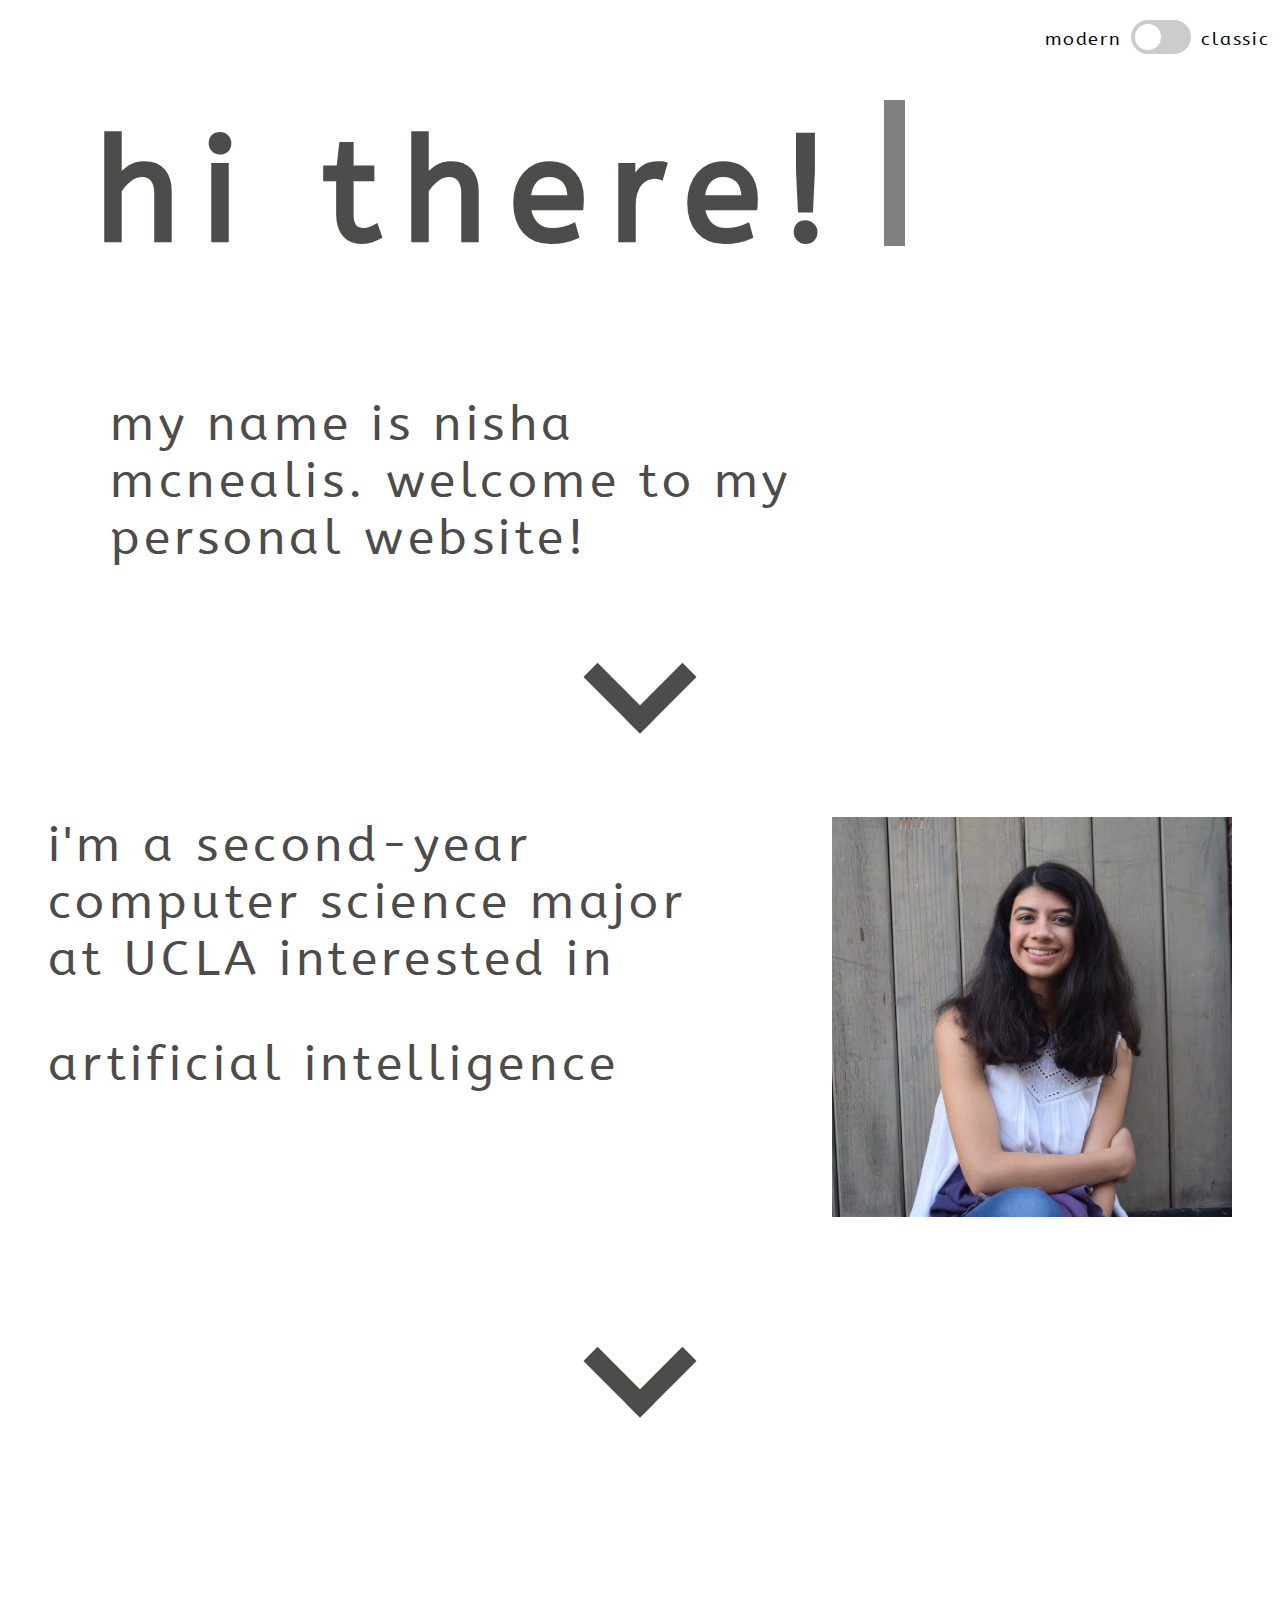
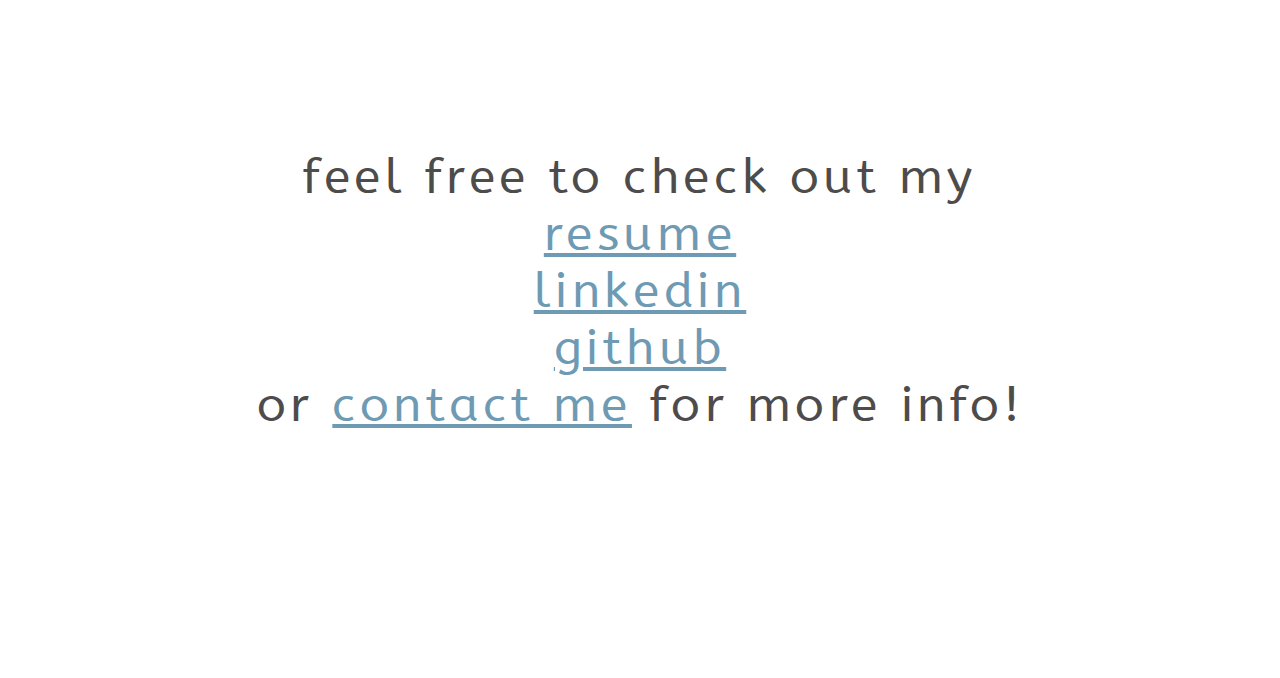
==== index.html @ d0f3bb62 "added prof+preview images" ====
<!DOCTYPE html>

  <head>
    <meta charset="utf-8">
    <meta http-equiv="X-UA-Compatible" content="IE=edge">
    <title>Nisha McNealis</title>
    <meta name="description" content="Nisha McNealis' Personal Website">
    <meta name="viewport" content="width=device-width, initial-scale=1">
    <meta property="og:image" content="pictures/preview.jpg"/>

    <!-- inject:css -->
    <link rel="stylesheet" href="redesign.css">
    <!-- endinject -->

  </head>
  <body>
        <!-- Rounded switch -->
        <div class = "sliderContainer">
          <p> modern </p>
            <label class="switch">
            <input type="checkbox">
            <span class="slider round" onmouseup="location.href = 'classic.html';"></span>
          </label>
          <p> classic </p>
        </div>

      <header>
          <p class="title" id = "cursor">hi there!</p>
          <p class="subtitle"> my name is nisha mcnealis. welcome to my personal website! </p>
      </header>
      <div class="next-button" onclick = 'window.location="#bio"'></div>

      <div id = "bio" class="bio">
        <div class = "bioElement">
          <p style="margin-top: 0px"> i'm a second-year computer science major at UCLA interested in </p>
          <p id = "textToChange">artificial intelligence</p>
        </div>
        <div class = "bioElement">
          <img class = "biopic" src="pictures/prof.jpg" alt="a picture of me!">
        </div>
      </div>
      <div class="next-button" onclick = 'window.location="#button-container"' style="margin-top: 100px"></div>

      <div id = "button-container">
        <p> feel free to check out my <br>
              <a class="buttons" onclick="showResume()">resume</a><br>
              <a class="buttons" href="https://www.linkedin.com/in/nisha-mcnealis/">linkedin</a> <br>
              <a class="buttons" href="https://github.com/NishaMcNealis">github</a> <br>

            or
              <a class="buttons" href="mailto:nisha.mcnealis@gmail.com">contact me</a>
              for more info!</p>
     </div>

     <div class = "resume" id = 'resume' style="display:none;">
       <div class = "res-section" style="width:70%; text-align: center;">

           <div class= "res-text">
            <div class="res-header"> Summary </div>
             * UCLA Computer Science major
              <br>
              * Experienced intern; worked with professional teams
              to meet deadlines
              <br>
              * Interested in artificial intelligence, deep learning
              <br>
              * Programming experience in Java, C++, C, JavaScript,
              Python
              <br>
              * Motivated, hard-working, organized, and responsible
         </div>
       </div>

       <div class = "res-section" style="width:45%;">

           <div class= "res-text">
            <div class="res-header"> Work/Research Experience </div>

          > Web Developer - Voter Empowerment Project
          <div class= "res-minorInfo">
          Summer 2020
          <br>
          Designed and created pages/features for APCAAZ, a nonprofit organization dedicated to protecting the rights of the Asian American community in Arizona.
          <br>
          </div>

          > Software Engineering Intern — ​Cepton Technologies
          <div class= "res-minorInfo">
            Summer 2019
          <br>
          Built data collection website using JavaScript and AWS, set goals and deadlines as Intern Project Manager, worked with VPs and engineers.
          <br>
          Summer 2018
          <br>
          Worked full-time to program features for internal manufacturing tool using C#, managed quality control projects with Jira project management platform.
          <br>
          </div>
          > Intern — ​MKF Impact
          <div class= "res-minorInfo">
          July 2017 - August 2017
          <br>
          Profiled speakers for a weekly newsletter promoting MKF Impact's annual WiSTEM Conference, the world's largest event for women in science, technology, and math.
          <br>
          </div>
          > Intern — ​Code for Fun
          <div class= "res-minorInfo">
          July 2017
          <br>
          Taught elementary schoolers to program with Scratch, assisted in development of camp curriculum.
          <br>
          </div>
          > Web Developer — ​Palo Alto Speech and Debate Team
          <div class= "res-minorInfo">
          June 2017 - June 2019
          <br>
          Designed and created a ​website​ for my school’s Speech and Debate team.
          </div>

          <br>
           <div class="res-header"> Relevant Coursework </div>
         > Introduction to Computer Science 31-33
         <div class= "res-minorInfo">
          UCLA, 2019-2020
         </div>
         > Linear Algebra
         <div class= "res-minorInfo">
           UCLA, 2020
        </div>
        > Introduction to AI Ethics
        <div class= "res-minorInfo">
          UCLA, 2020
       </div>
       > Calculus of Several Variables
       <div class= "res-minorInfo">
         UCLA, 2019
      </div>
      > Artificial Intelligence for Future CEOs
      <div class= "res-minorInfo">
        UCLA, 2019
      </div>
      > Artificial Intelligence: From Neural Networks <br> to Artificial Consciousness
      <div class= "res-minorInfo">
      Stanford University, 2018
      </div>
       </div>
</div>
       <div class = "res-section" style="width:45%;">

           <div class= "res-text">
            <div class="res-header"> Activities </div>
          > Officer — ​ACM AI Outreach Committee
          <div class= "res-minorInfo">
            Develop ​curriculum​ and teach an AI/ML course for advanced high school students, with topics ranging from linear/logistic regression to deep learning. Record ​podcast​ to promote diversity in STEM. Write ​Medium articles​ summarizing technical content and reflecting on my team’s progress.
          </div>
          > Officer — ​ACM AI Events Committee
          <div class= "res-minorInfo">
          Plan campus-wide events to spread awareness about AI from both a technical and an ethical standpoint.
          </div>
          > Mentor — ​Society of Women Engineers
          <div class= "res-minorInfo">
          Mentored four incoming freshmen, providing personal and professional advice about computer science and UCLA.
          </div>
          > Founder ​— ​Girls in STEM Club
          <div class= "res-minorInfo">
          Founded and ran club with 75+ members for 3 years. Organized meetings, activities, off-campus events and international panels, arranged speakers and mentors.
          </div>
          <br>
           <div class="res-header"> Education </div>
         > University of California, Los Angeles, Los Angeles
         <div class= "res-minorInfo">
          September 2019 - Present
         </div>
         > Palo Alto High School​, ​Palo​ ​Alto
         <div class= "res-minorInfo">
           August 2015 - May 2019
           4.5 GPA; 5/5 on all 8 AP exams.
        </div>
        <br>
           <div class="res-header"> Skills </div>
          > Programming
          <div class= "res-minorInfo">
          Java, C++, JavaScript, C and Python
          </div>
          > Machine Learning​
          <div class= "res-minorInfo">
           with Tensorflow, Keras
          </div>
          > Web Development
          <div class= "res-minorInfo">
           with HTML, CSS, JavaScipt
          </div>
          > Conversational Spanish
          <div class= "res-minorInfo">
          5/5 on AP Spanish Exam
             </div>
           </div>
        </div>


    <script type="text/javascript">
      function hideCursor() {
          if (document.getElementById('cursor') != null) {
            setTimeout(function() {
              document.getElementById('cursor').style.border = "none";
            }, 3500);
        }
      }
      function showResume() {
        var x = document.getElementById('resume');
        if (x.style.display == "none") {
          x.style.display = "flex";
          window.location="#resume";
        } else {
          x.style.display = "none";
          window.location="#button-container";
        }
      }
      let text = ["artificial intelligence", "cognitive science",
      "digital humanities", "web development", "deep learning", "scuba diving", "fostering dogs",
      "traveling", "teaching", "machine learning"];
      let counter = 0;

      function change() {
        document.getElementById("textToChange").innerHTML = text[counter];
        counter++;
        if (counter >= text.length) {
          counter = 0;
        }
      }
      setInterval(change, 2000);
      hideCursor();
    </script>
  </body>
</html>
---- redesign.css ----
.title
{
  position: absolute;
  width: 789px;
  height: 146px;
  left: 95px;
  top: 100px;

  font-family: "ABeeZee";
  font-style: normal;
  font-weight: 900;
  font-size: 144px;
  line-height: 187px;
  letter-spacing: 0.095em;

  color: #4E4B4B;
  overflow: hidden; /* Ensures the content is not revealed until the animation */
  border-right: .15em solid grey; /* The typwriter cursor */
  white-space: nowrap; /* Keeps the content on a single line */
  margin: 0 auto; /* Gives that scrolling effect as the typing happens */
  letter-spacing: .15em; /* Adjust as needed */
  animation:
    typing 4s steps(40, end),
    blink-caret .5s step-end infinite;
}
@font-face {
font-family: ABeeZee;
src: url(fonts/abeezee-regular.ttf);
}


.subtitle
{
  position: relative;

  width: 705px;
  height: 221px;
  left: 102px;
  top: 280px;

  font-family: ABeeZee;
  font-style: normal;
  font-weight: normal;
  font-size: 48px;
  line-height: 57px;
  letter-spacing: 0.095em;

  color: #4E4B4B;


}
.bio {
  display: flex;
  width: 100%;
  align-items: flex-start;
  align-content: space-between;
  justify-content: space-around;
  vertical-align: baseline;
  flex-wrap: wrap;
  margin-top: 40px;
  padding-top: 60px;
}

.bioElement > p {
  width: 705px;
  font-family: ABeeZee;
  font-style: normal;
  font-weight: normal;
  font-size: 48px;
  line-height: 57px;
  letter-spacing: 0.095em;

  color: #4E4B4B;
}
.biopic {
  width: 400px;
}
/* The typing effect */
@keyframes typing {
  from { width: 0 }
  to { width: 90%}
}

/* The typewriter cursor effect */
@keyframes blink-caret {
  from, to { border-color: transparent }
  50% { border-color: grey; }
}

.next-button
{
  margin: auto;
  position: inline-block;
  width: 60px;
  height: 60px;
  margin-top: 300px;
  border: solid #4E4B4B;
  border-width: 0 20px 20px 0;
  transform: rotate(45deg);
  -webkit-transform: rotate(45deg);
}
#button-container
{
  margin: auto;
  position: inline-block;
  width: 862px;
  height: 419px;
  left: 145px;
  margin-top: 200px;
  padding-top: 100px;
  padding-bottom: 150px;

  font-family:  ABeeZee;
  font-style: normal;
  font-weight: normal;
  font-size: 48px;
  line-height: 57px;
  text-align: center;
  letter-spacing: 0.095em;

  color: #4E4B4B;
}
.buttons
{
  color: #6F9AB3;
  text-decoration: underline;
}

.resume {
  display:none;
  flex-wrap: wrap;
  align-items: flex-start;
  align-content: space-between;
  justify-content: space-around;
  margin-top: 100px;
}
.res-section
{
  position: relative;
  font-family: ABeeZee;
  font-style: normal;
  font-weight: normal;
  line-height: 57px;
  letter-spacing: 0.095em;
  color: #4E4B4B;
}

.res-section + .res-section {
  margin-top: 30px;
}
.res-header
{
  font-size: 36px;
}

.res-resumeText{
  font-size: 18px;
  width: 597px;
  height: 933px;
  left: 0px;
  top: 200px;
}

.res-minorInfo
{
  font-size: 12px;
  font-weight: lighter;
}

.sliderContainer {
  position: inline-block;
  width: 99%;
  margin: 10px;
  margin-top: 10px;
  display: flex;
  justify-content: flex-end;
  vertical-align: middle;
  font-family: ABeeZee;
  font-style: normal;
  font-weight: normal;
  font-size: 18px;
  letter-spacing: 0.095em;

}

/* The switch - the box around the slider */
.switch {
  position: relative;
  display: inline-block;
  width: 60px;
  height: 34px;
  margin: 10px;
}

/* Hide default HTML checkbox */
.switch input {
  opacity: 0;
  width: 0;
  height: 0;
}

/* The slider */
.slider {
  position: absolute;
  cursor: pointer;
  top: 0;
  left: 0;
  right: 0;
  bottom: 0;
  background-color: #ccc;
  -webkit-transition: .4s;
  transition: .4s;
}

.slider:before {
  position: absolute;
  content: "";
  height: 26px;
  width: 26px;
  left: 4px;
  bottom: 4px;
  background-color: white;
  -webkit-transition: .4s;
  transition: .4s;
}

input:checked + .slider {
  background-color: #2196F3;
}

input:focus + .slider {
  box-shadow: 0 0 1px #2196F3;
}

input:checked + .slider:before {
  -webkit-transform: translateX(26px);
  -ms-transform: translateX(26px);
  transform: translateX(26px);
}

/* Rounded sliders */
.slider.round {
  border-radius: 34px;
}

.slider.round:before {
  border-radius: 50%;
}
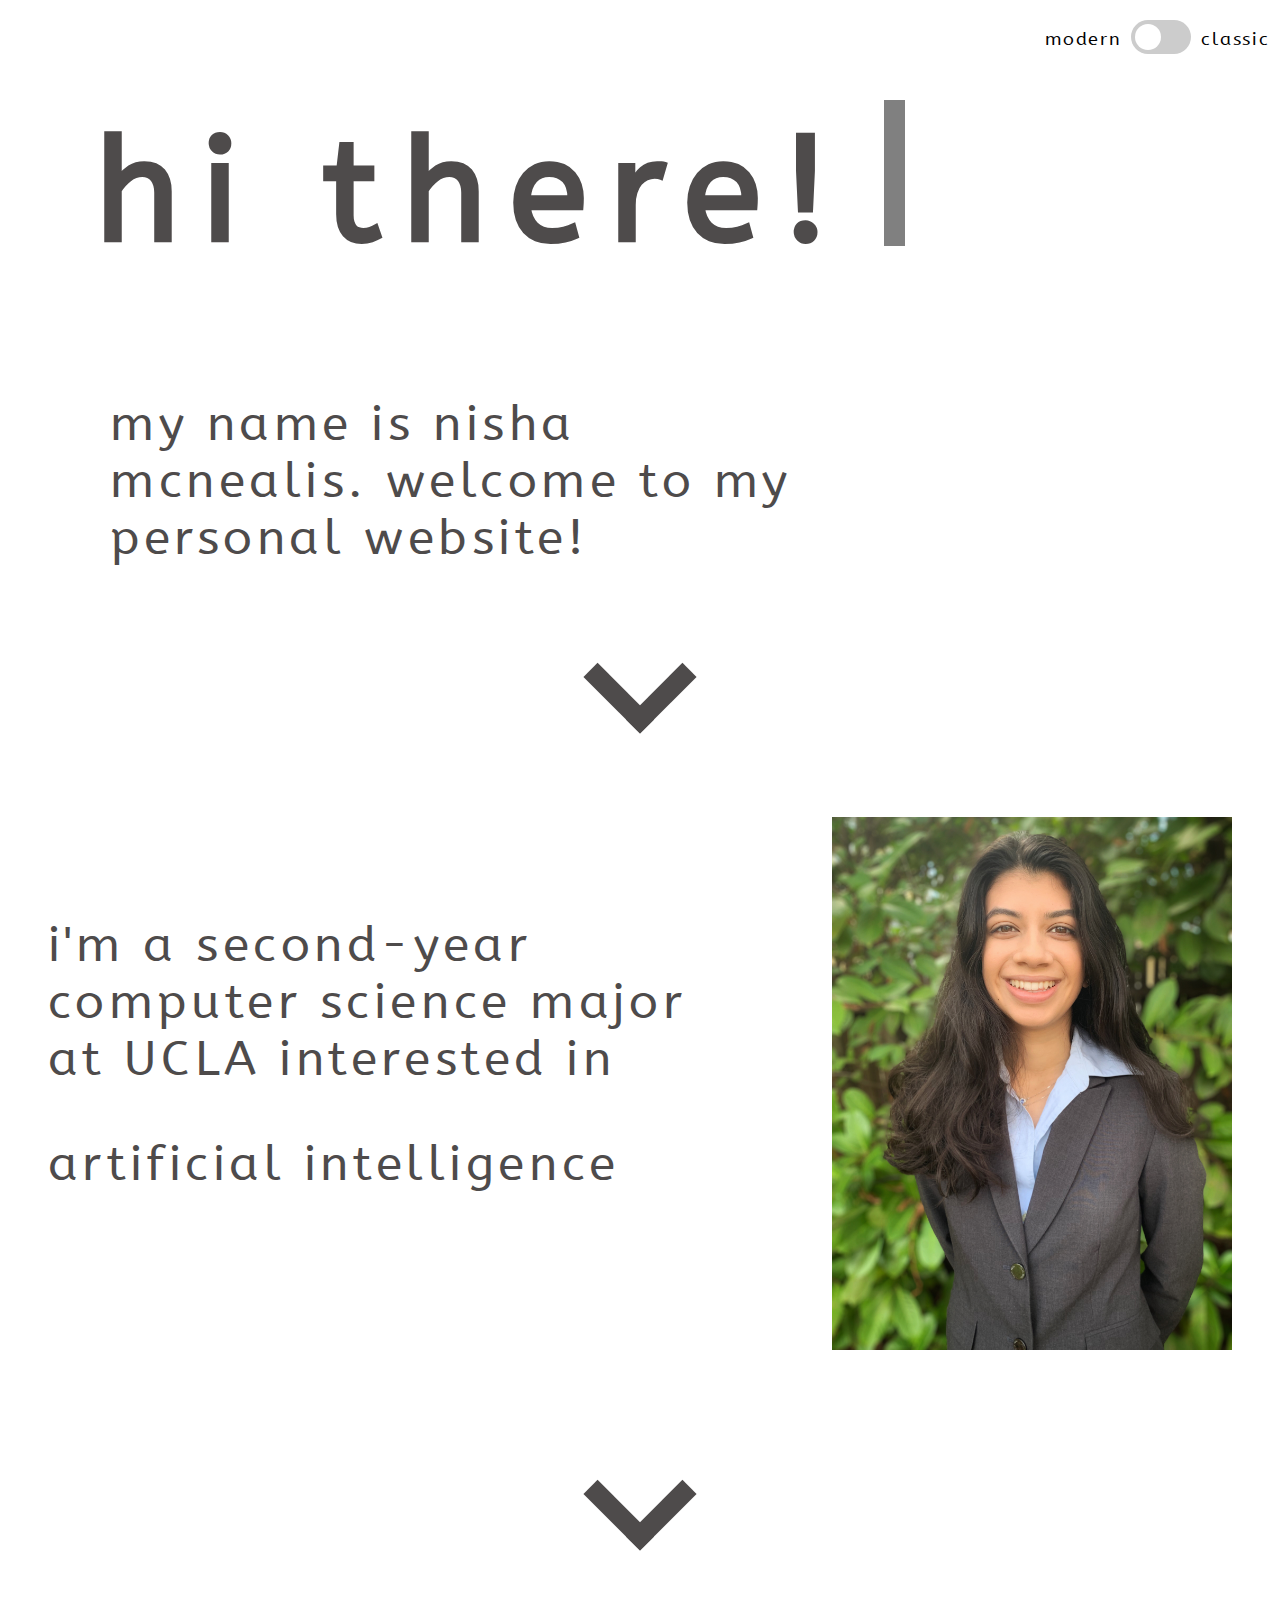
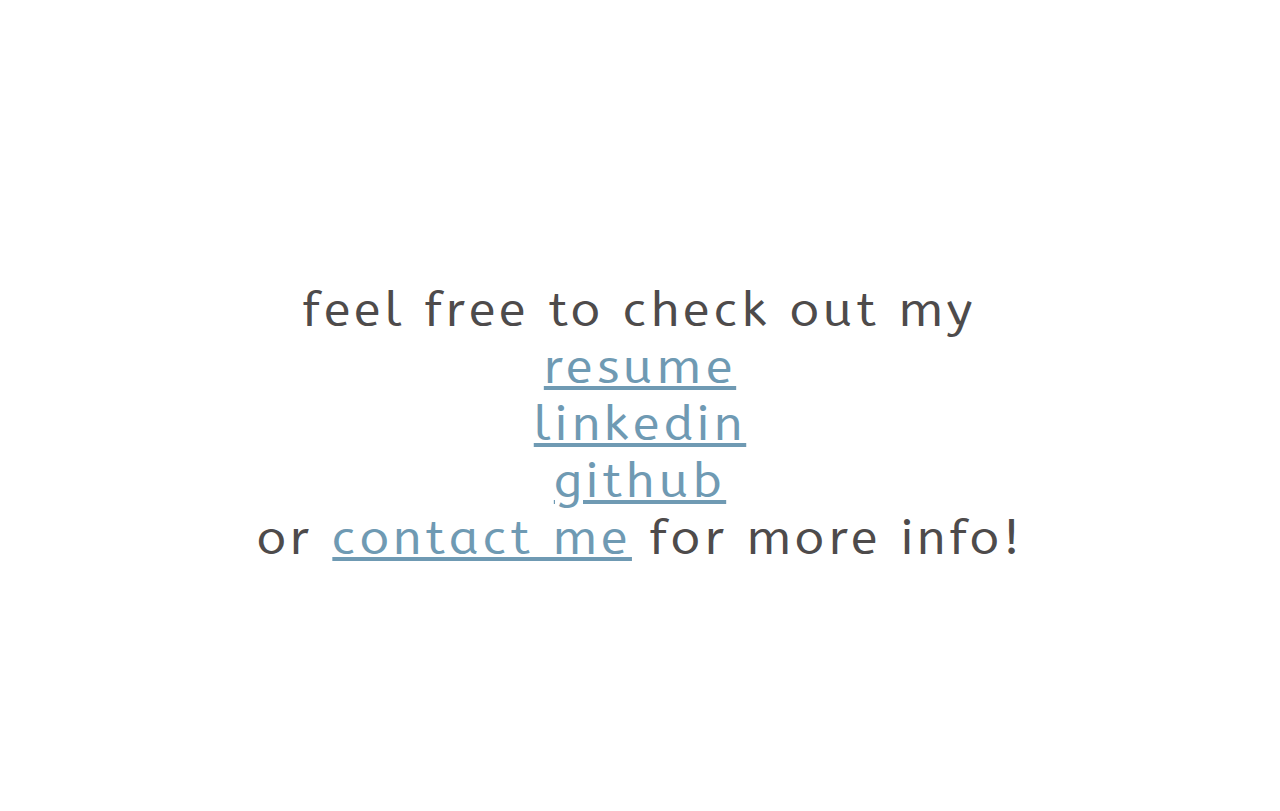
==== commit 103f39a0: "update profile pic, resume" ====
--- a/index.html
+++ b/index.html
@@ -6,7 +6,13 @@
     <title>Nisha McNealis</title>
     <meta name="description" content="Nisha McNealis' Personal Website">
     <meta name="viewport" content="width=device-width, initial-scale=1">
-    <meta property="og:image" content="pictures/preview.jpg"/>
+
+    <!--Insert OG Markup -->
+
+    <meta property='og:title' content='Nisha McNealis - Personal Website'/>
+    <meta property='og:image' content='https://nishamcnealis.github.io/pictures/preview.jpg'/>
+    <meta property='og:description' content='Personal Website'/>
+    <meta property='og:url' content='https://nishamcnealis.github.io/'/>
 
     <!-- inject:css -->
     <link rel="stylesheet" href="redesign.css">
@@ -32,7 +38,7 @@
 
       <div id = "bio" class="bio">
         <div class = "bioElement">
-          <p style="margin-top: 0px"> i'm a second-year computer science major at UCLA interested in </p>
+          <p style="margin-top: 100px"> i'm a second-year computer science major at UCLA interested in </p>
           <p id = "textToChange">artificial intelligence</p>
         </div>
         <div class = "bioElement">
@@ -53,6 +59,9 @@
      </div>
 
      <div class = "resume" id = 'resume' style="display:none;">
+      <div class = "res-section" style="width:70%; text-align: center;">
+       <a href="assets/NishaMcNealis_Resume2020.pdf" download style="color:#6F9AB3;">** download resume as a pdf **</a>
+      </div>
        <div class = "res-section" style="width:70%; text-align: center;">
 
            <div class= "res-text">
@@ -75,6 +84,14 @@
 
            <div class= "res-text">
             <div class="res-header"> Work/Research Experience </div>
+
+          > Software Engineering Contractor - Clever Inc.
+          <div class= "res-minorInfo">
+          Aug. 2020 - present
+          <br>
+          Write and debug scripts that enable Clever users to SSO to educational websites.
+          <br>
+          </div>
 
           > Web Developer - Voter Empowerment Project
           <div class= "res-minorInfo">
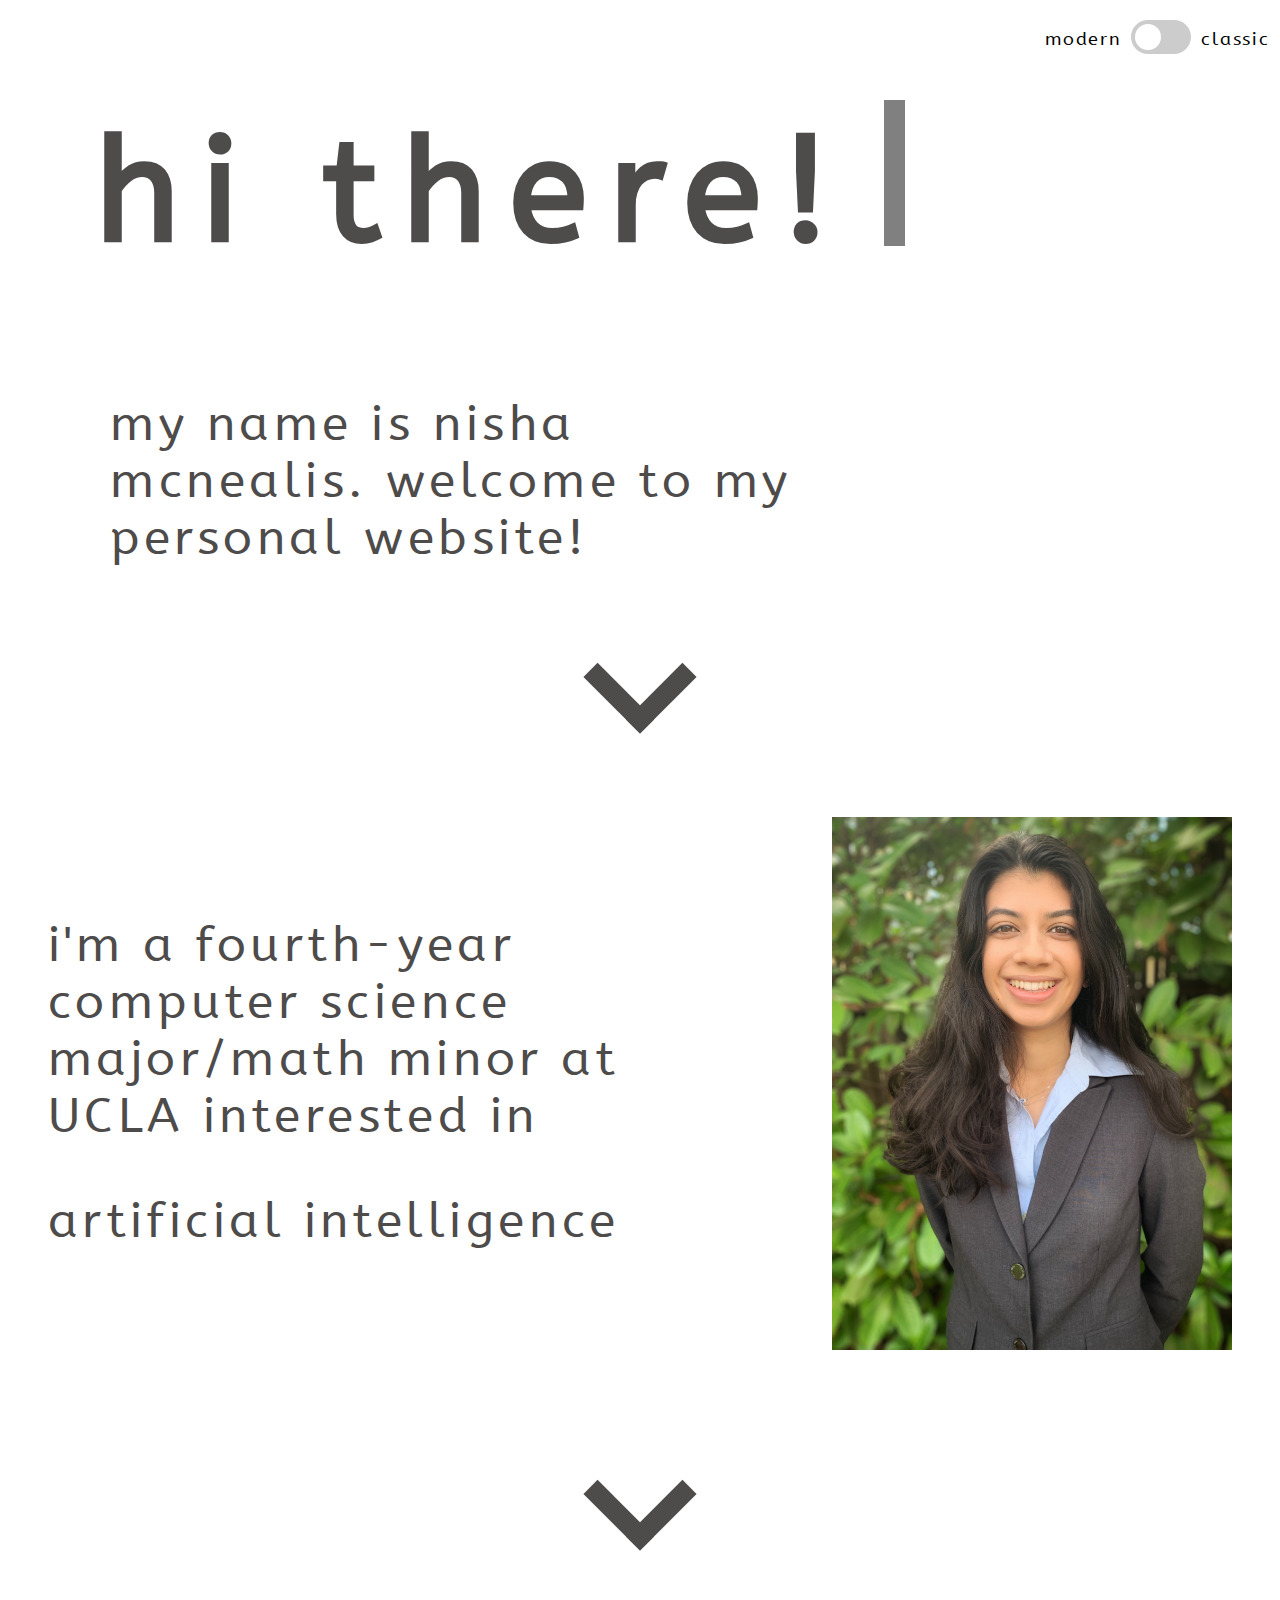
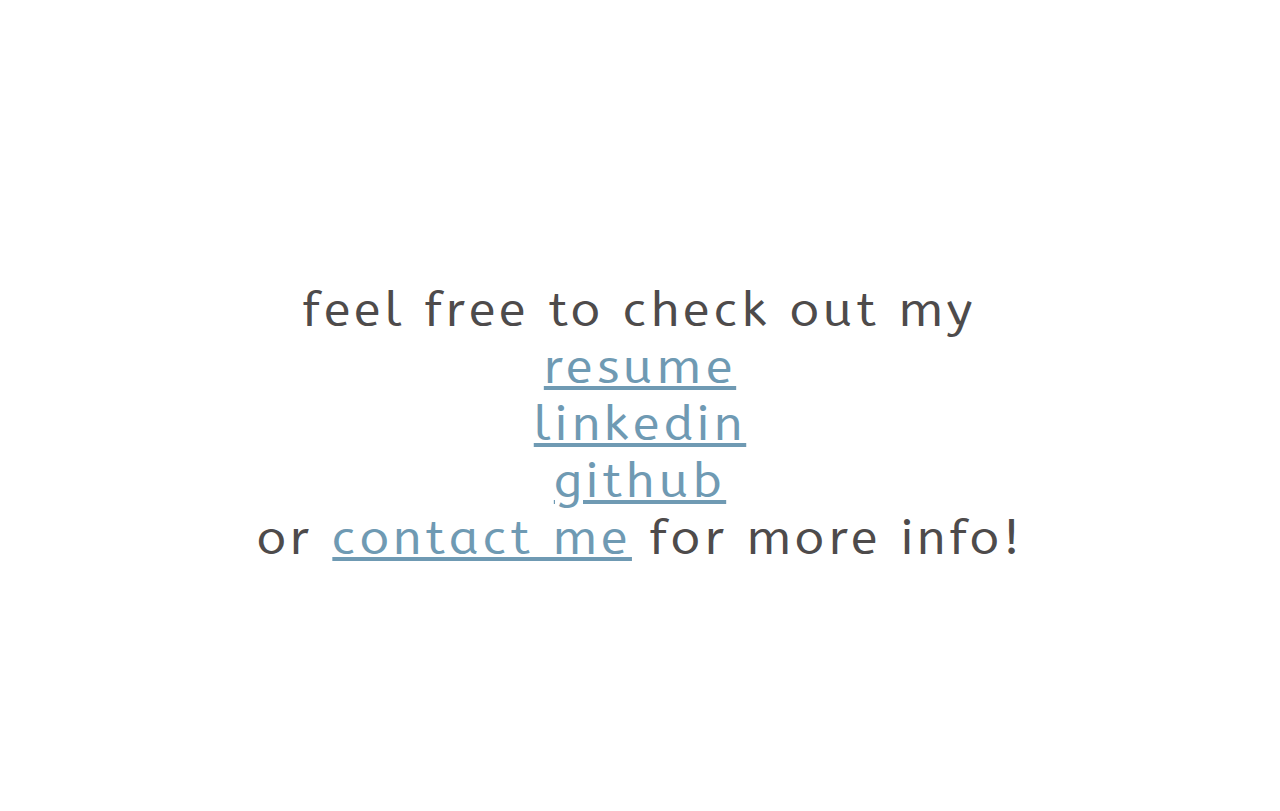
==== commit 0b2565b3: "fourth-year update" ====
--- a/index.html
+++ b/index.html
@@ -38,7 +38,7 @@
 
       <div id = "bio" class="bio">
         <div class = "bioElement">
-          <p style="margin-top: 100px"> i'm a second-year computer science major at UCLA interested in </p>
+          <p style="margin-top: 100px"> i'm a fourth-year computer science major/math minor at UCLA interested in </p>
           <p id = "textToChange">artificial intelligence</p>
         </div>
         <div class = "bioElement">
@@ -59,160 +59,8 @@
      </div>
 
      <div class = "resume" id = 'resume' style="display:none;">
-      <div class = "res-section" style="width:70%; text-align: center;">
-       <a href="assets/NishaMcNealis_Resume2020.pdf" download style="color:#6F9AB3;">** download resume as a pdf **</a>
-      </div>
-       <div class = "res-section" style="width:70%; text-align: center;">
-
-           <div class= "res-text">
-            <div class="res-header"> Summary </div>
-             * UCLA Computer Science major
-              <br>
-              * Experienced intern; worked with professional teams
-              to meet deadlines
-              <br>
-              * Interested in artificial intelligence, deep learning
-              <br>
-              * Programming experience in Java, C++, C, JavaScript,
-              Python
-              <br>
-              * Motivated, hard-working, organized, and responsible
-         </div>
-       </div>
-
-       <div class = "res-section" style="width:45%;">
-
-           <div class= "res-text">
-            <div class="res-header"> Work/Research Experience </div>
-
-          > Software Engineering Contractor - Clever Inc.
-          <div class= "res-minorInfo">
-          Aug. 2020 - present
-          <br>
-          Write and debug scripts that enable Clever users to SSO to educational websites.
-          <br>
-          </div>
-
-          > Web Developer - Voter Empowerment Project
-          <div class= "res-minorInfo">
-          Summer 2020
-          <br>
-          Designed and created pages/features for APCAAZ, a nonprofit organization dedicated to protecting the rights of the Asian American community in Arizona.
-          <br>
-          </div>
-
-          > Software Engineering Intern — ​Cepton Technologies
-          <div class= "res-minorInfo">
-            Summer 2019
-          <br>
-          Built data collection website using JavaScript and AWS, set goals and deadlines as Intern Project Manager, worked with VPs and engineers.
-          <br>
-          Summer 2018
-          <br>
-          Worked full-time to program features for internal manufacturing tool using C#, managed quality control projects with Jira project management platform.
-          <br>
-          </div>
-          > Intern — ​MKF Impact
-          <div class= "res-minorInfo">
-          July 2017 - August 2017
-          <br>
-          Profiled speakers for a weekly newsletter promoting MKF Impact's annual WiSTEM Conference, the world's largest event for women in science, technology, and math.
-          <br>
-          </div>
-          > Intern — ​Code for Fun
-          <div class= "res-minorInfo">
-          July 2017
-          <br>
-          Taught elementary schoolers to program with Scratch, assisted in development of camp curriculum.
-          <br>
-          </div>
-          > Web Developer — ​Palo Alto Speech and Debate Team
-          <div class= "res-minorInfo">
-          June 2017 - June 2019
-          <br>
-          Designed and created a ​website​ for my school’s Speech and Debate team.
-          </div>
-
-          <br>
-           <div class="res-header"> Relevant Coursework </div>
-         > Introduction to Computer Science 31-33
-         <div class= "res-minorInfo">
-          UCLA, 2019-2020
-         </div>
-         > Linear Algebra
-         <div class= "res-minorInfo">
-           UCLA, 2020
-        </div>
-        > Introduction to AI Ethics
-        <div class= "res-minorInfo">
-          UCLA, 2020
-       </div>
-       > Calculus of Several Variables
-       <div class= "res-minorInfo">
-         UCLA, 2019
-      </div>
-      > Artificial Intelligence for Future CEOs
-      <div class= "res-minorInfo">
-        UCLA, 2019
-      </div>
-      > Artificial Intelligence: From Neural Networks <br> to Artificial Consciousness
-      <div class= "res-minorInfo">
-      Stanford University, 2018
-      </div>
-       </div>
-</div>
-       <div class = "res-section" style="width:45%;">
-
-           <div class= "res-text">
-            <div class="res-header"> Activities </div>
-          > Officer — ​ACM AI Outreach Committee
-          <div class= "res-minorInfo">
-            Develop ​curriculum​ and teach an AI/ML course for advanced high school students, with topics ranging from linear/logistic regression to deep learning. Record ​podcast​ to promote diversity in STEM. Write ​Medium articles​ summarizing technical content and reflecting on my team’s progress.
-          </div>
-          > Officer — ​ACM AI Events Committee
-          <div class= "res-minorInfo">
-          Plan campus-wide events to spread awareness about AI from both a technical and an ethical standpoint.
-          </div>
-          > Mentor — ​Society of Women Engineers
-          <div class= "res-minorInfo">
-          Mentored four incoming freshmen, providing personal and professional advice about computer science and UCLA.
-          </div>
-          > Founder ​— ​Girls in STEM Club
-          <div class= "res-minorInfo">
-          Founded and ran club with 75+ members for 3 years. Organized meetings, activities, off-campus events and international panels, arranged speakers and mentors.
-          </div>
-          <br>
-           <div class="res-header"> Education </div>
-         > University of California, Los Angeles, Los Angeles
-         <div class= "res-minorInfo">
-          September 2019 - Present
-         </div>
-         > Palo Alto High School​, ​Palo​ ​Alto
-         <div class= "res-minorInfo">
-           August 2015 - May 2019
-           4.5 GPA; 5/5 on all 8 AP exams.
-        </div>
-        <br>
-           <div class="res-header"> Skills </div>
-          > Programming
-          <div class= "res-minorInfo">
-          Java, C++, JavaScript, C and Python
-          </div>
-          > Machine Learning​
-          <div class= "res-minorInfo">
-           with Tensorflow, Keras
-          </div>
-          > Web Development
-          <div class= "res-minorInfo">
-           with HTML, CSS, JavaScipt
-          </div>
-          > Conversational Spanish
-          <div class= "res-minorInfo">
-          5/5 on AP Spanish Exam
-             </div>
-           </div>
-        </div>
-
+        <iframe src="assets/Nisha_McNealis_Resume.pdf" width="90%" height="900px">
+     </div>
 
     <script type="text/javascript">
       function hideCursor() {
@@ -232,7 +80,7 @@
           window.location="#button-container";
         }
       }
-      let text = ["artificial intelligence", "cognitive science",
+      let text = ["natural language processing", "artificial intelligence", "cognitive science",
       "digital humanities", "web development", "deep learning", "scuba diving", "fostering dogs",
       "traveling", "teaching", "machine learning"];
       let counter = 0;
